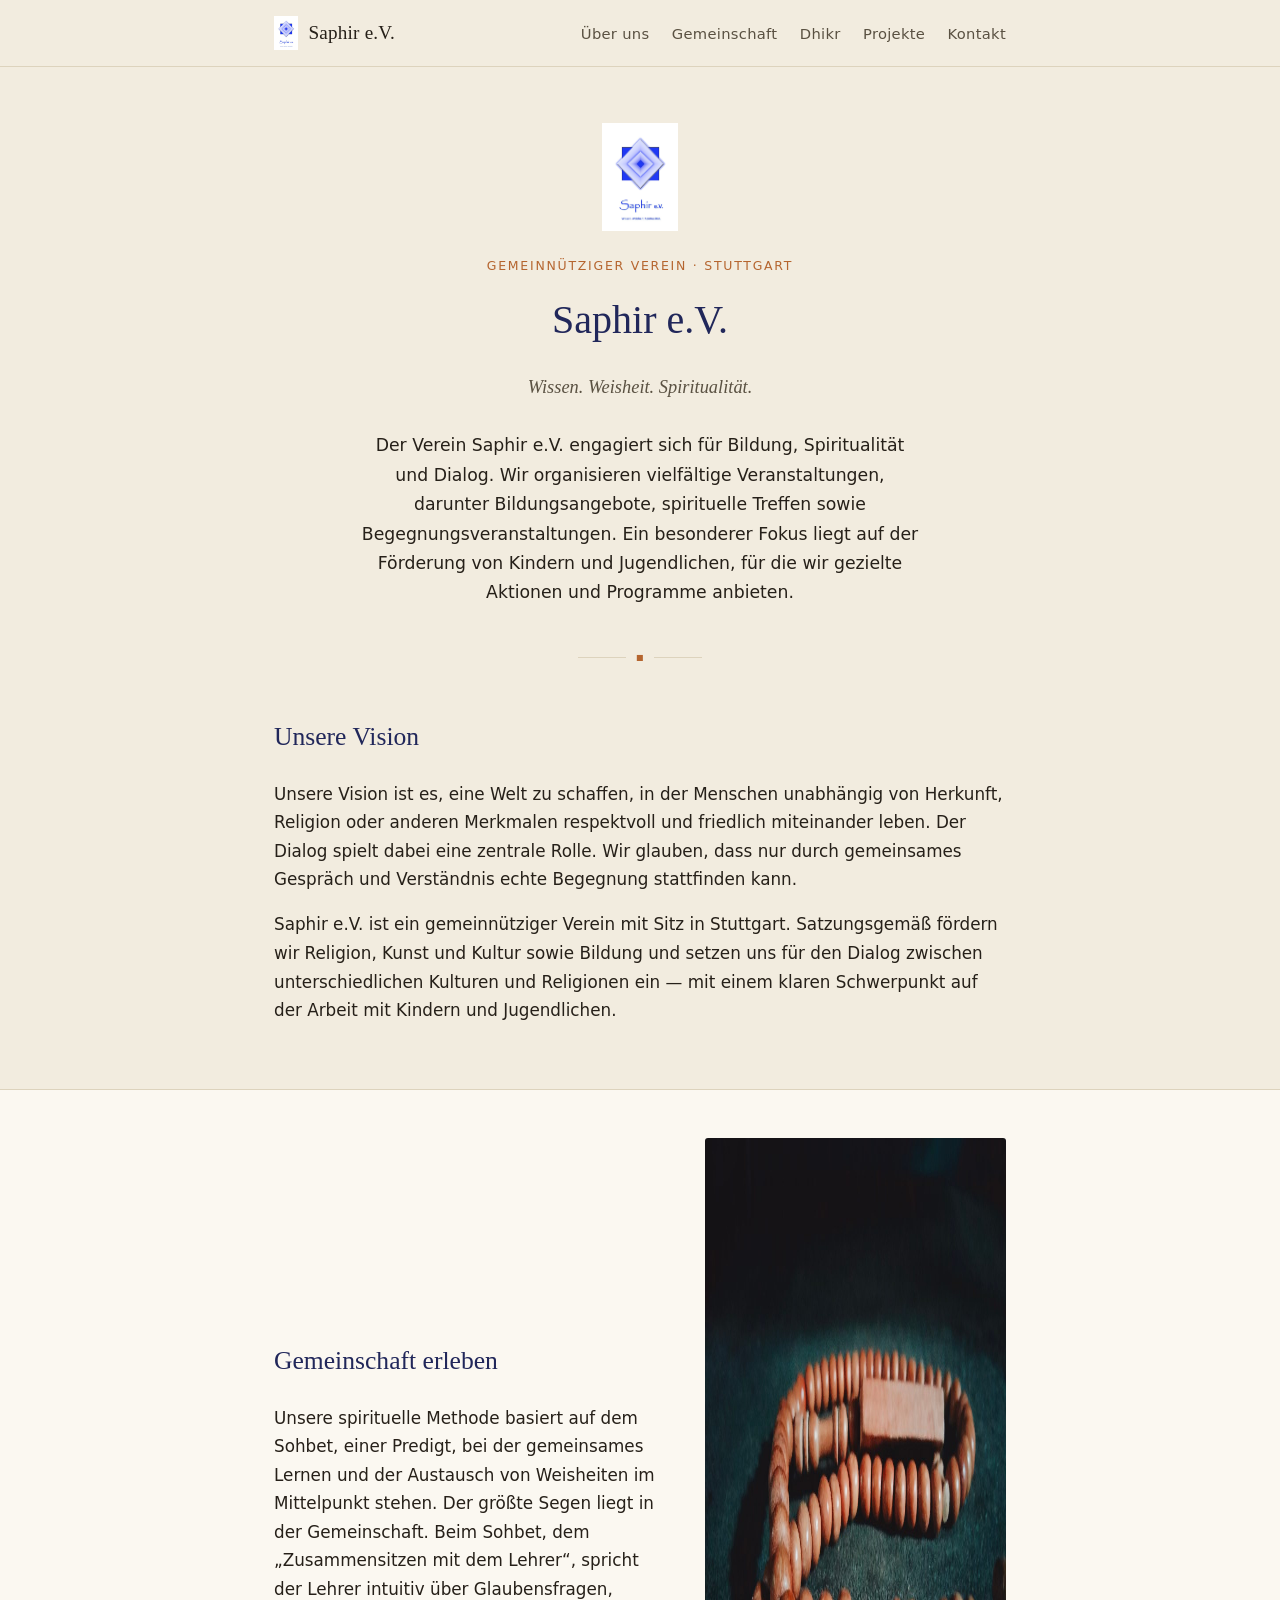
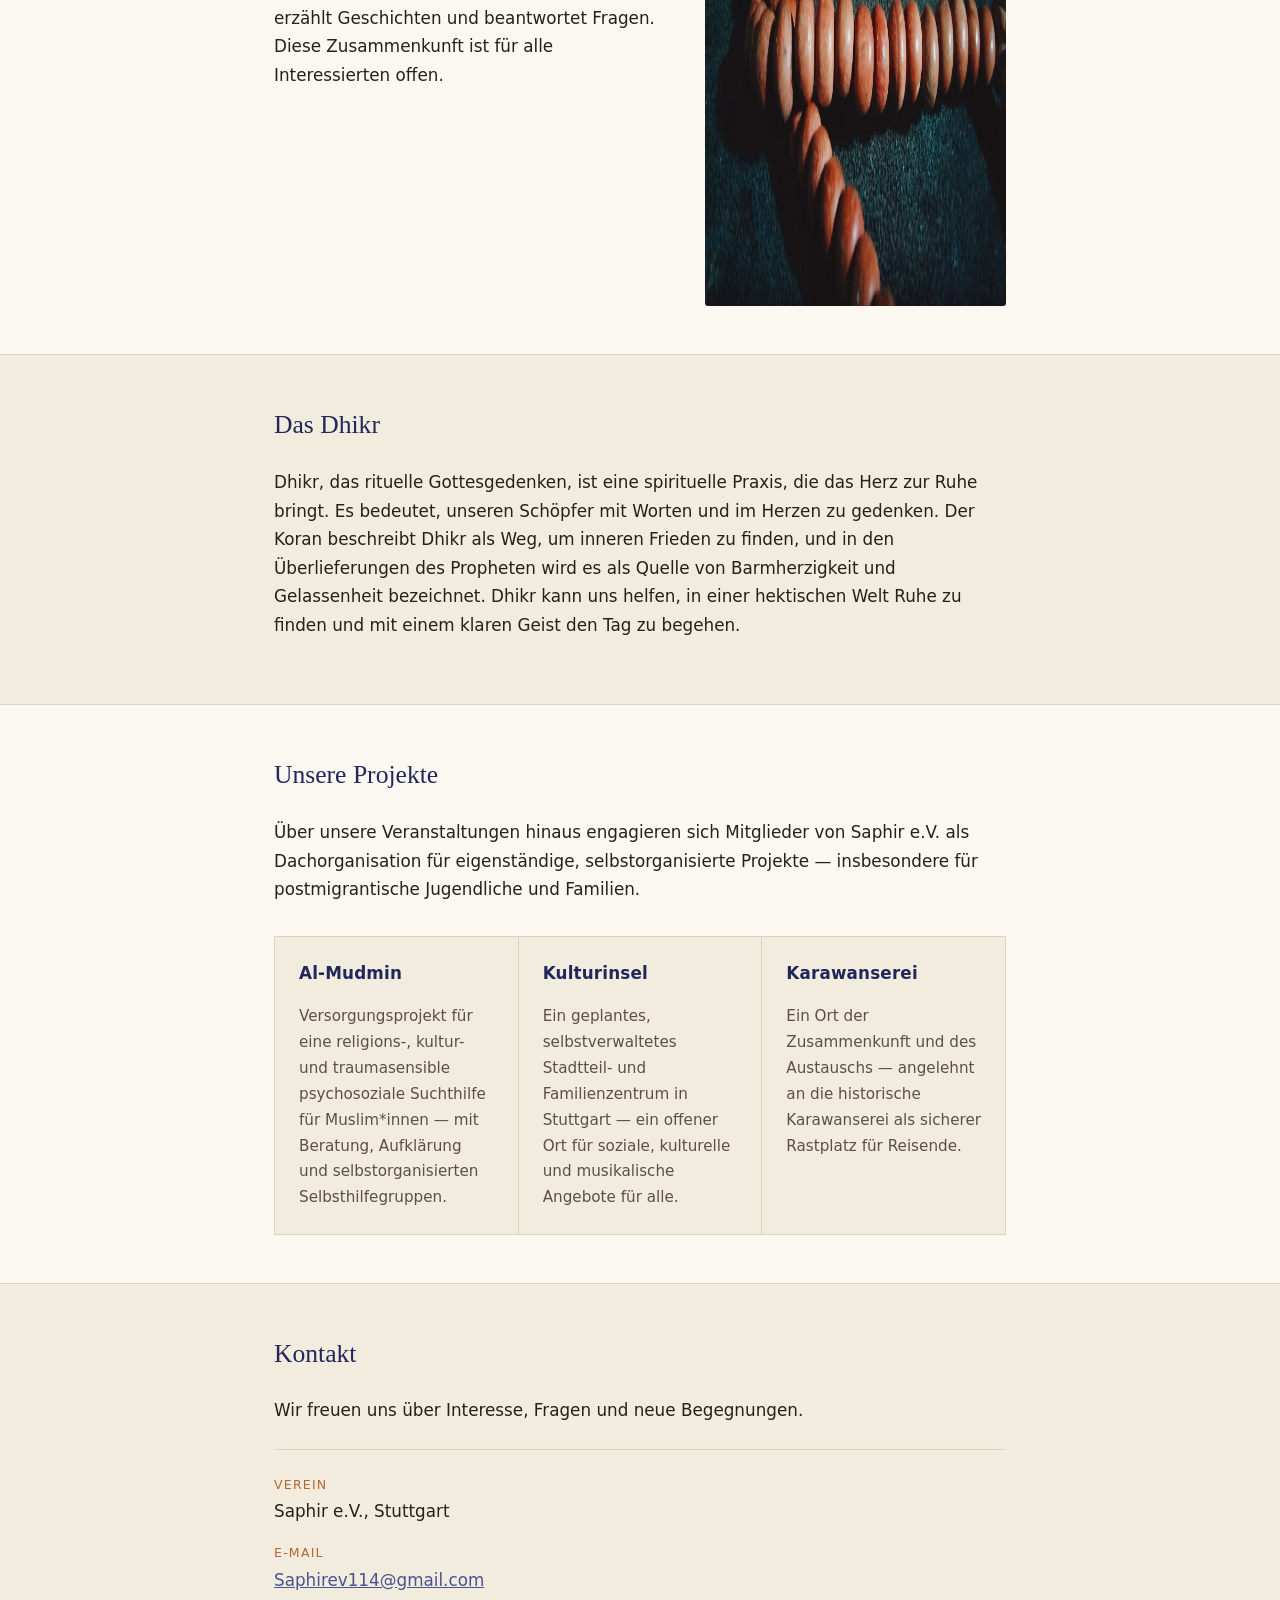
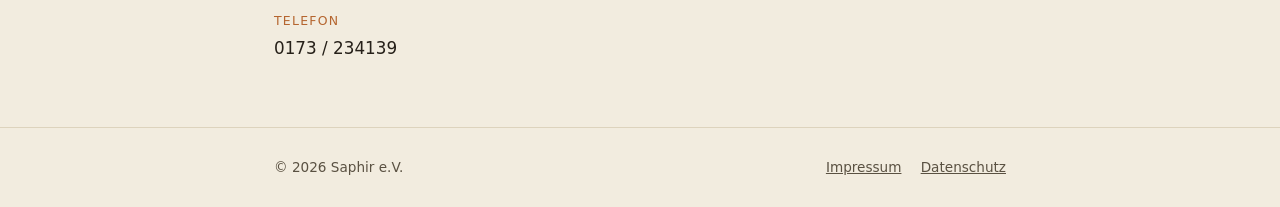
==== index.html @ 8ca58c64 "Initial commit: Saphir e.V. Homepage" ====
<!DOCTYPE html>
<html lang="de">
<head>
  <meta charset="utf-8">
  <meta name="viewport" content="width=device-width, initial-scale=1">
  <title>Saphir e.V. — Bildung, Spiritualität, Dialog</title>
  <meta name="description" content="Saphir e.V. Stuttgart — gemeinnütziger Verein für Bildung, Spiritualität und interkulturellen Dialog. Veranstaltungen, Gemeinschaft und soziale Projekte in Stuttgart.">
  <link rel="icon" href="assets/logo.jpg">
  <link rel="stylesheet" href="style.css">

  <meta property="og:type" content="website">
  <meta property="og:locale" content="de_DE">
  <meta property="og:title" content="Saphir e.V. — Bildung, Spiritualität, Dialog">
  <meta property="og:description" content="Saphir e.V. Stuttgart — gemeinnütziger Verein für Bildung, Spiritualität und interkulturellen Dialog. Veranstaltungen, Gemeinschaft und soziale Projekte in Stuttgart.">
  <meta property="og:image" content="assets/logo.jpg">
</head>
<body>
<a class="skip-link" href="#main-content">Zum Inhalt springen</a>

<header class="site">
  <div class="site-header-inner">
    <a class="brand" href="#top">
      <img src="assets/logo.jpg" alt="Saphir e.V. Logo" width="34" height="48">
      <span>Saphir e.V.</span>
    </a>
    <nav class="main" aria-label="Hauptnavigation">
      <ul>
        <li><a href="#ueber-uns">Über uns</a></li>
        <li><a href="#gemeinschaft">Gemeinschaft</a></li>
        <li><a href="#dhikr">Dhikr</a></li>
        <li><a href="#projekte">Projekte</a></li>
        <li><a href="#kontakt">Kontakt</a></li>
      </ul>
    </nav>
  </div>
</header>

<main id="top">
  <section class="hero" id="main-content">
    <div class="wrap">
      <img class="hero-logo" src="assets/logo.jpg" alt="" width="76" height="108">
      <p class="eyebrow">Gemeinnütziger Verein · Stuttgart</p>
      <h1>Saphir e.V.</h1>
      <p class="tagline">Wissen. Weisheit. Spiritualität.</p>
      <p class="lead">
        Der Verein Saphir e.V. engagiert sich für Bildung, Spiritualität und Dialog.
        Wir organisieren vielfältige Veranstaltungen, darunter Bildungsangebote,
        spirituelle Treffen sowie Begegnungsveranstaltungen. Ein besonderer Fokus liegt
        auf der Förderung von Kindern und Jugendlichen, für die wir gezielte Aktionen
        und Programme anbieten.
      </p>
    </div>
  </section>

  <p class="divider"><span>&#9670;</span></p>

  <section id="ueber-uns">
    <div class="wrap">
      <h2>Unsere Vision</h2>
      <p>
        Unsere Vision ist es, eine Welt zu schaffen, in der Menschen unabhängig von
        Herkunft, Religion oder anderen Merkmalen respektvoll und friedlich miteinander
        leben. Der Dialog spielt dabei eine zentrale Rolle. Wir glauben, dass nur durch
        gemeinsames Gespräch und Verständnis echte Begegnung stattfinden kann.
      </p>
      <p>
        Saphir e.V. ist ein gemeinnütziger Verein mit Sitz in Stuttgart. Satzungsgemäß
        fördern wir Religion, Kunst und Kultur sowie Bildung und setzen uns für den
        Dialog zwischen unterschiedlichen Kulturen und Religionen ein — mit einem klaren
        Schwerpunkt auf der Arbeit mit Kindern und Jugendlichen.
      </p>
    </div>
  </section>

  <section id="gemeinschaft" class="alt">
    <div class="wrap">
      <div class="section-inner-with-image">
        <div>
          <h2>Gemeinschaft erleben</h2>
          <p>
            Unsere spirituelle Methode basiert auf dem Sohbet, einer Predigt, bei der
            gemeinsames Lernen und der Austausch von Weisheiten im Mittelpunkt stehen.
            Der größte Segen liegt in der Gemeinschaft. Beim Sohbet, dem „Zusammensitzen
            mit dem Lehrer“, spricht der Lehrer intuitiv über Glaubensfragen, erzählt
            Geschichten und beantwortet Fragen. Diese Zusammenkunft ist für alle
            Interessierten offen.
          </p>
        </div>
        <img src="assets/dhikr.jpg" alt="Gebetskette (Tasbih)" width="1366" height="768">
      </div>
    </div>
  </section>

  <section id="dhikr">
    <div class="wrap">
      <h2>Das Dhikr</h2>
      <p>
        Dhikr, das rituelle Gottesgedenken, ist eine spirituelle Praxis, die das Herz
        zur Ruhe bringt. Es bedeutet, unseren Schöpfer mit Worten und im Herzen zu
        gedenken. Der Koran beschreibt Dhikr als Weg, um inneren Frieden zu finden, und
        in den Überlieferungen des Propheten wird es als Quelle von Barmherzigkeit und
        Gelassenheit bezeichnet. Dhikr kann uns helfen, in einer hektischen Welt Ruhe zu
        finden und mit einem klaren Geist den Tag zu begehen.
      </p>
    </div>
  </section>

  <section id="projekte" class="alt">
    <div class="wrap">
      <h2>Unsere Projekte</h2>
      <p>
        Über unsere Veranstaltungen hinaus engagieren sich Mitglieder von Saphir e.V.
        als Dachorganisation für eigenständige, selbstorganisierte Projekte —
        insbesondere für postmigrantische Jugendliche und Familien.
      </p>
      <div class="projects-grid">
        <div class="project-card">
          <h3>Al-Mudmin</h3>
          <p>
            Versorgungsprojekt für eine religions-, kultur- und traumasensible
            psychosoziale Suchthilfe für Muslim*innen — mit Beratung, Aufklärung und
            selbstorganisierten Selbsthilfegruppen.
          </p>
        </div>
        <div class="project-card">
          <h3>Kulturinsel</h3>
          <p>
            Ein geplantes, selbstverwaltetes Stadtteil- und Familienzentrum in
            Stuttgart — ein offener Ort für soziale, kulturelle und musikalische
            Angebote für alle.
          </p>
        </div>
        <div class="project-card">
          <h3>Karawanserei</h3>
          <p>
            Ein Ort der Zusammenkunft und des Austauschs — angelehnt an die historische
            Karawanserei als sicherer Rastplatz für Reisende.
          </p>
        </div>
      </div>
    </div>
  </section>

  <section id="kontakt">
    <div class="wrap">
      <h2>Kontakt</h2>
      <p>Wir freuen uns über Interesse, Fragen und neue Begegnungen.</p>
      <dl class="contact-box">
        <dt>Verein</dt>
        <dd>Saphir e.V., Stuttgart</dd>
        <dt>E-Mail</dt>
        <dd><a href="mailto:Saphirev114@gmail.com">Saphirev114@gmail.com</a></dd>
        <dt>Telefon</dt>
        <dd>0173 / 234139</dd>
      </dl>
    </div>
  </section>
</main>

<footer class="site">
  <div class="wrap">
    <div>© <span id="year"></span> Saphir e.V.</div>
    <nav aria-label="Rechtliches">
      <ul>
        <li><a href="impressum.html">Impressum</a></li>
        <li><a href="datenschutz.html">Datenschutz</a></li>
      </ul>
    </nav>
  </div>
</footer>

<script>
  document.getElementById("year").textContent = new Date().getFullYear();
</script>
</body>
</html>
---- style.css ----
:root {
  --paper: #f2ecdf;
  --paper-raised: #fbf8f1;
  --ink: #262019;
  --ink-soft: #5a5142;
  --indigo: #21275a;
  --indigo-soft: #4a5390;
  --terracotta: #b5652f;
  --line: #ddd3bd;
  --max-width: 780px;

  --font-display: "Iowan Old Style", "Palatino Linotype", "Book Antiqua", Georgia, serif;
  --font-body: Optima, Candara, "Noto Sans", "Segoe UI", system-ui, sans-serif;
}

@media (prefers-color-scheme: dark) {
  :root {
    --paper: #1b1710;
    --paper-raised: #241f16;
    --ink: #ece5d6;
    --ink-soft: #b7ad98;
    --indigo: #8b93d6;
    --indigo-soft: #6a72ab;
    --terracotta: #d99a63;
    --line: #3a3325;
  }
}

* { box-sizing: border-box; }

html { scroll-behavior: smooth; }

@media (prefers-reduced-motion: reduce) {
  html { scroll-behavior: auto; }
}

/* Skip-Link: nur für Tastatur-/Screenreader-Nutzung sichtbar */
.skip-link {
  position: absolute;
  left: -999px;
  top: 0;
  z-index: 100;
  padding: 0.6rem 1rem;
  background: var(--paper-raised);
  color: var(--ink);
  border: 1px solid var(--line);
}
.skip-link:focus {
  left: 0.5rem;
  top: 0.5rem;
}

body {
  margin: 0;
  font-family: var(--font-body);
  color: var(--ink);
  background: var(--paper);
  line-height: 1.7;
  font-size: 1.05rem;
}

h1, h2, h3 {
  font-family: var(--font-display);
  font-weight: 500;
  text-wrap: balance;
}

a { color: var(--indigo-soft); }
a:hover, a:focus-visible { color: var(--terracotta); }
a:focus-visible { outline: 2px solid var(--terracotta); outline-offset: 2px; }

img { max-width: 100%; display: block; }

.wrap {
  max-width: var(--max-width);
  margin: 0 auto;
  padding: 0 1.5rem;
}

/* Divider: small diamond, echoing the mark in the logo */
.divider {
  display: flex;
  align-items: center;
  justify-content: center;
  gap: 0.6rem;
  margin: 0;
  color: var(--terracotta);
}
.divider::before, .divider::after {
  content: "";
  height: 1px;
  width: 48px;
  background: var(--line);
}
.divider span { font-size: 0.7rem; transform: rotate(45deg); display: inline-block; }

/* Header */
header.site {
  border-bottom: 1px solid var(--line);
}

.site-header-inner {
  max-width: var(--max-width);
  margin: 0 auto;
  padding: 1rem 1.5rem;
  display: flex;
  align-items: center;
  justify-content: space-between;
  gap: 1rem;
  flex-wrap: wrap;
}

.brand {
  display: flex;
  align-items: center;
  gap: 0.65rem;
  text-decoration: none;
  color: var(--ink);
}

.brand img {
  height: 34px;
  width: auto;
}

.brand span {
  font-family: var(--font-display);
  font-size: 1.2rem;
  letter-spacing: 0.01em;
}

nav.main ul {
  list-style: none;
  display: flex;
  gap: 1.4rem;
  margin: 0;
  padding: 0;
  flex-wrap: wrap;
}

nav.main a {
  color: var(--ink-soft);
  text-decoration: none;
  font-size: 0.92rem;
  letter-spacing: 0.02em;
}

nav.main a:hover { color: var(--terracotta); }

/* Hero */
.hero {
  padding: 3.5rem 0 2.5rem;
  text-align: center;
}

.hero img.hero-logo {
  height: 108px;
  width: auto;
  margin: 0 auto 1.5rem;
}

.hero .eyebrow {
  font-family: var(--font-body);
  font-size: 0.78rem;
  letter-spacing: 0.14em;
  text-transform: uppercase;
  color: var(--terracotta);
  margin-bottom: 0.6rem;
}

.hero h1 {
  margin: 0 0 0.5rem;
  font-size: 2.5rem;
  color: var(--indigo);
}

.hero .tagline {
  font-family: var(--font-display);
  font-style: italic;
  font-size: 1.15rem;
  color: var(--ink-soft);
  margin-bottom: 1.75rem;
}

.hero p.lead {
  max-width: 560px;
  margin: 0 auto;
  font-size: 1.08rem;
  color: var(--ink);
}

/* Sections */
main section {
  padding: 3rem 0;
}

section h2 {
  font-size: 1.6rem;
  color: var(--indigo);
  margin-top: 0;
}

section.alt {
  background: var(--paper-raised);
  border-top: 1px solid var(--line);
  border-bottom: 1px solid var(--line);
}

.section-inner-with-image {
  display: grid;
  grid-template-columns: 1.3fr 1fr;
  gap: 2.5rem;
  align-items: center;
}

.section-inner-with-image img {
  border-radius: 3px;
}

@media (max-width: 700px) {
  .section-inner-with-image {
    grid-template-columns: 1fr;
  }
  .section-inner-with-image img {
    order: -1;
  }
}

/* Projekte cards */
.projects-grid {
  display: grid;
  grid-template-columns: repeat(auto-fit, minmax(230px, 1fr));
  gap: 1px;
  margin-top: 2rem;
  background: var(--line);
  border: 1px solid var(--line);
}

.project-card {
  background: var(--paper);
  padding: 1.4rem 1.5rem;
  transition: background-color 0.15s ease;
}

.project-card:hover {
  background: var(--paper-raised);
}

.project-card h3 {
  margin-top: 0;
  color: var(--indigo);
  font-size: 1.05rem;
  font-weight: 600;
  font-family: var(--font-body);
  letter-spacing: 0.01em;
}

.project-card p {
  font-size: 0.95rem;
  margin-bottom: 0;
  color: var(--ink-soft);
}

/* Kontakt */
.contact-box {
  margin-top: 1.5rem;
  border-top: 1px solid var(--line);
  padding-top: 1.5rem;
}

.contact-box dt {
  font-size: 0.78rem;
  letter-spacing: 0.1em;
  text-transform: uppercase;
  color: var(--terracotta);
  margin-top: 1rem;
}

.contact-box dt:first-child { margin-top: 0; }

.contact-box dd {
  margin: 0.15rem 0 0;
  font-size: 1.05rem;
}

/* Footer */
footer.site {
  border-top: 1px solid var(--line);
  padding: 1.75rem 0;
  font-size: 0.85rem;
  color: var(--ink-soft);
}

footer.site .wrap {
  display: flex;
  justify-content: space-between;
  gap: 1rem;
  flex-wrap: wrap;
}

footer.site a { color: var(--ink-soft); }
footer.site a:hover { color: var(--terracotta); }

footer.site nav ul {
  list-style: none;
  display: flex;
  gap: 1.2rem;
  margin: 0;
  padding: 0;
}

/* Legal pages */
.legal-page main {
  max-width: 680px;
  margin: 0 auto;
  padding: 2.5rem 1.5rem 4rem;
}

.legal-page h1 {
  color: var(--indigo);
}

.legal-page h2 {
  color: var(--indigo);
  font-size: 1.15rem;
  margin-top: 2rem;
}

.back-link {
  display: inline-block;
  margin-bottom: 1.5rem;
  font-size: 0.9rem;
  color: var(--ink-soft);
  text-decoration: none;
}
.back-link:hover { color: var(--terracotta); }
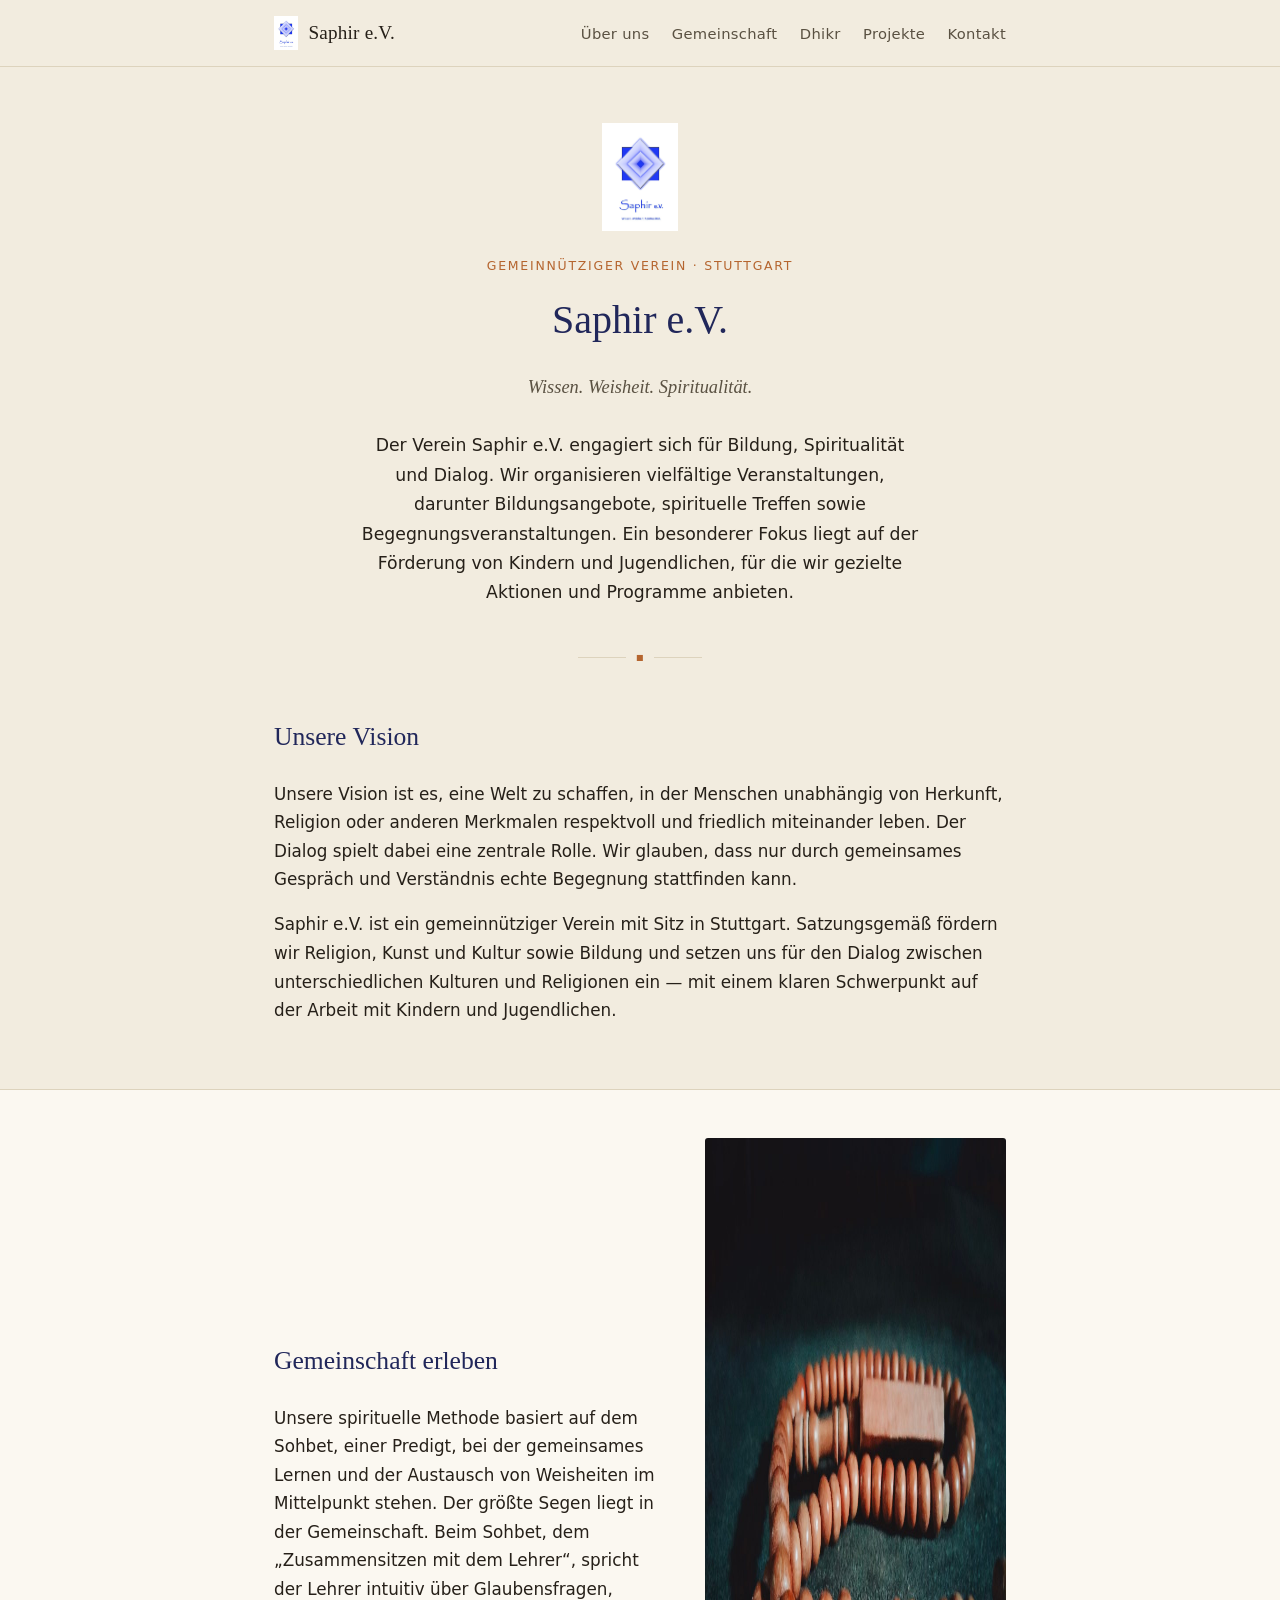
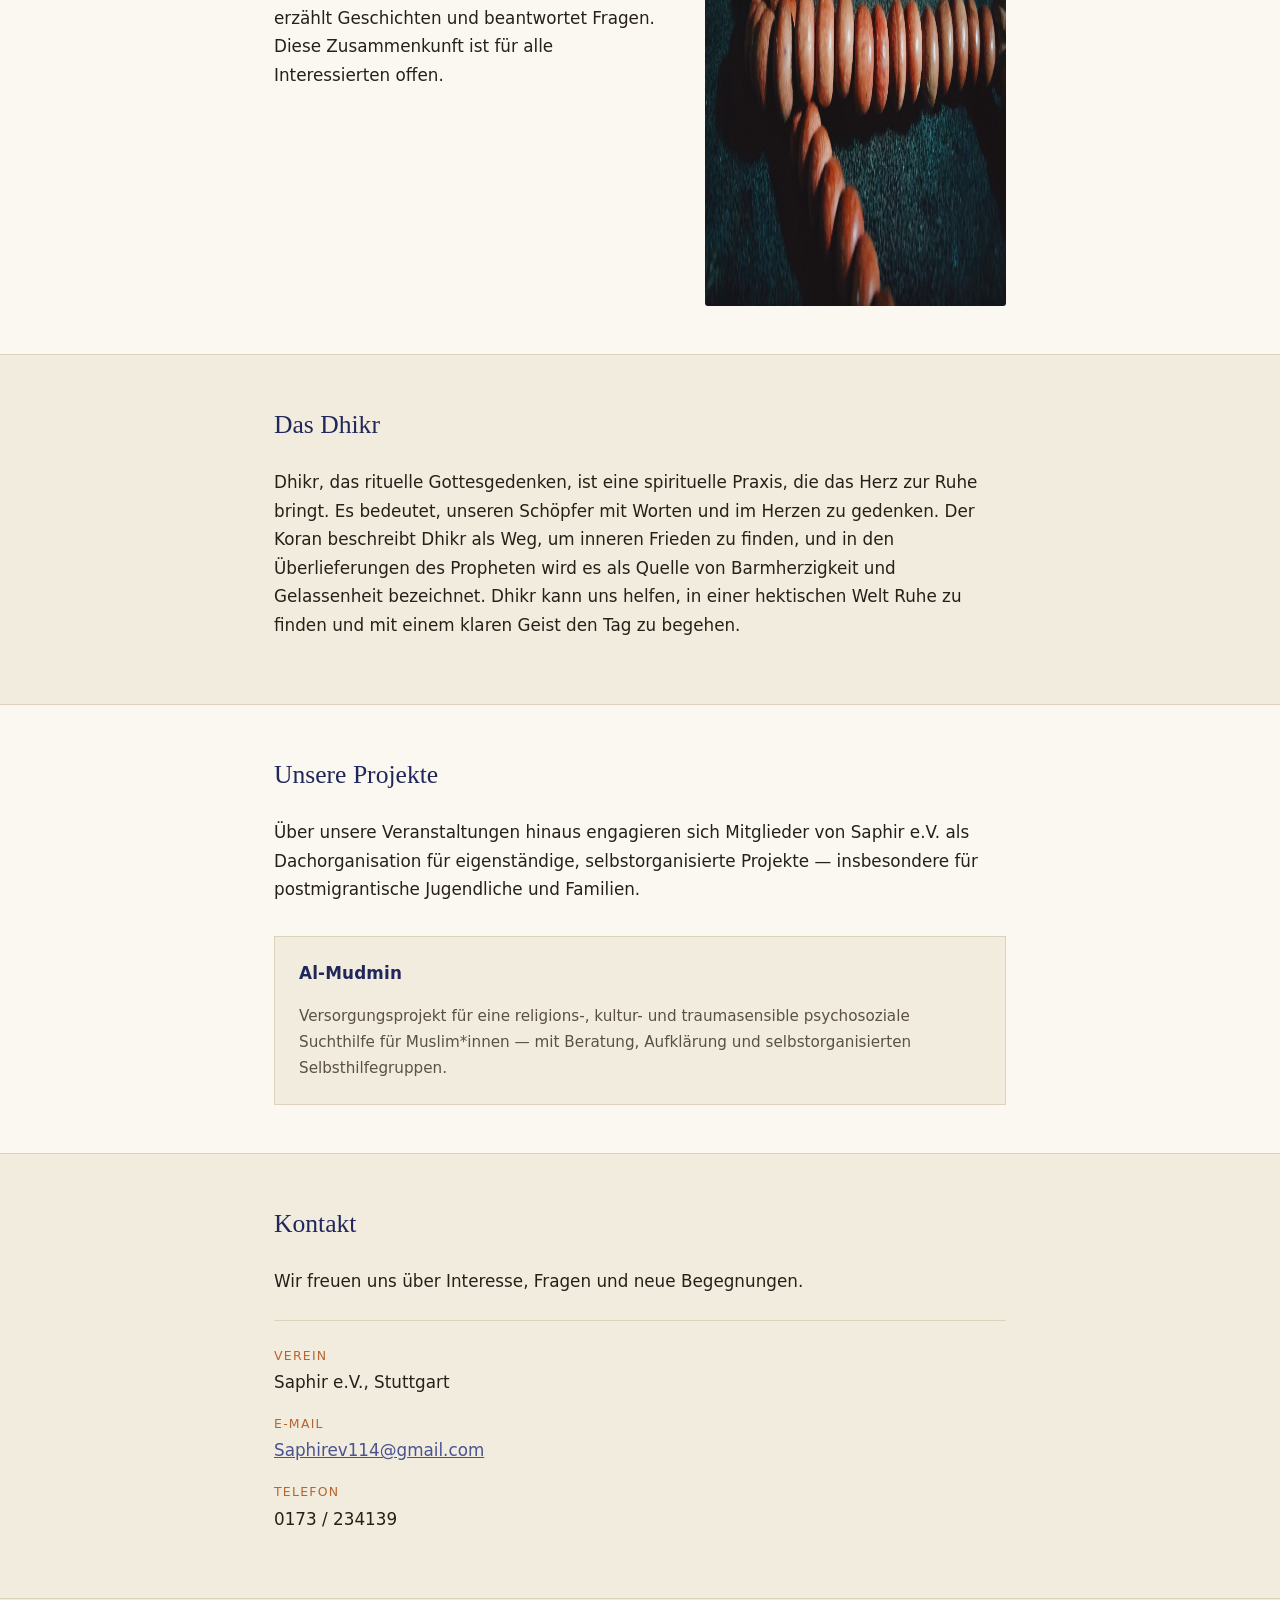
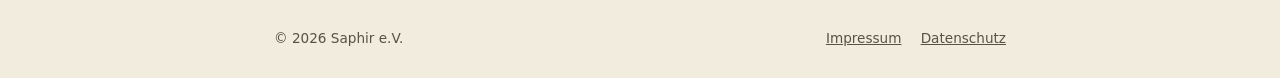
==== commit 310702a0: "Projekte Kulturinsel und Karawanserei entfernen" ====
--- a/index.html
+++ b/index.html
@@ -122,21 +122,6 @@
             selbstorganisierten Selbsthilfegruppen.
           </p>
         </div>
-        <div class="project-card">
-          <h3>Kulturinsel</h3>
-          <p>
-            Ein geplantes, selbstverwaltetes Stadtteil- und Familienzentrum in
-            Stuttgart — ein offener Ort für soziale, kulturelle und musikalische
-            Angebote für alle.
-          </p>
-        </div>
-        <div class="project-card">
-          <h3>Karawanserei</h3>
-          <p>
-            Ein Ort der Zusammenkunft und des Austauschs — angelehnt an die historische
-            Karawanserei als sicherer Rastplatz für Reisende.
-          </p>
-        </div>
       </div>
     </div>
   </section>
